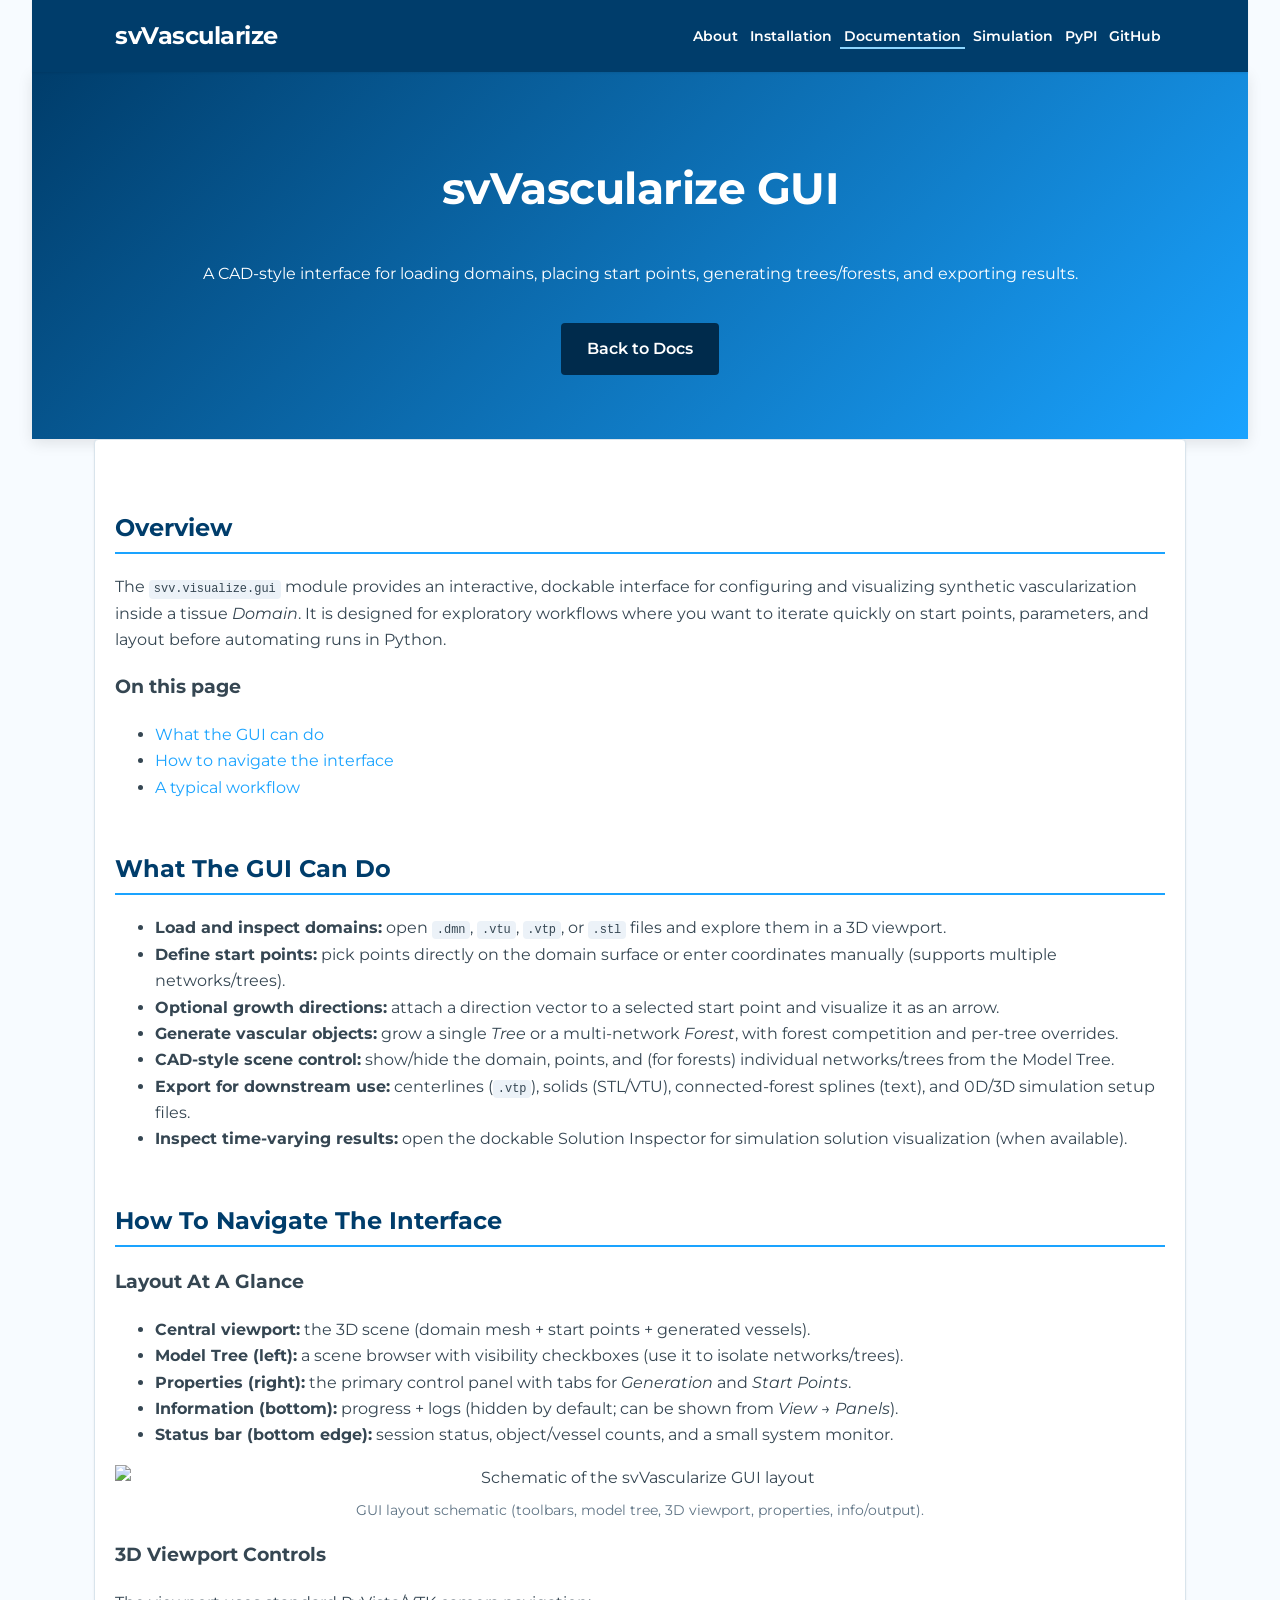
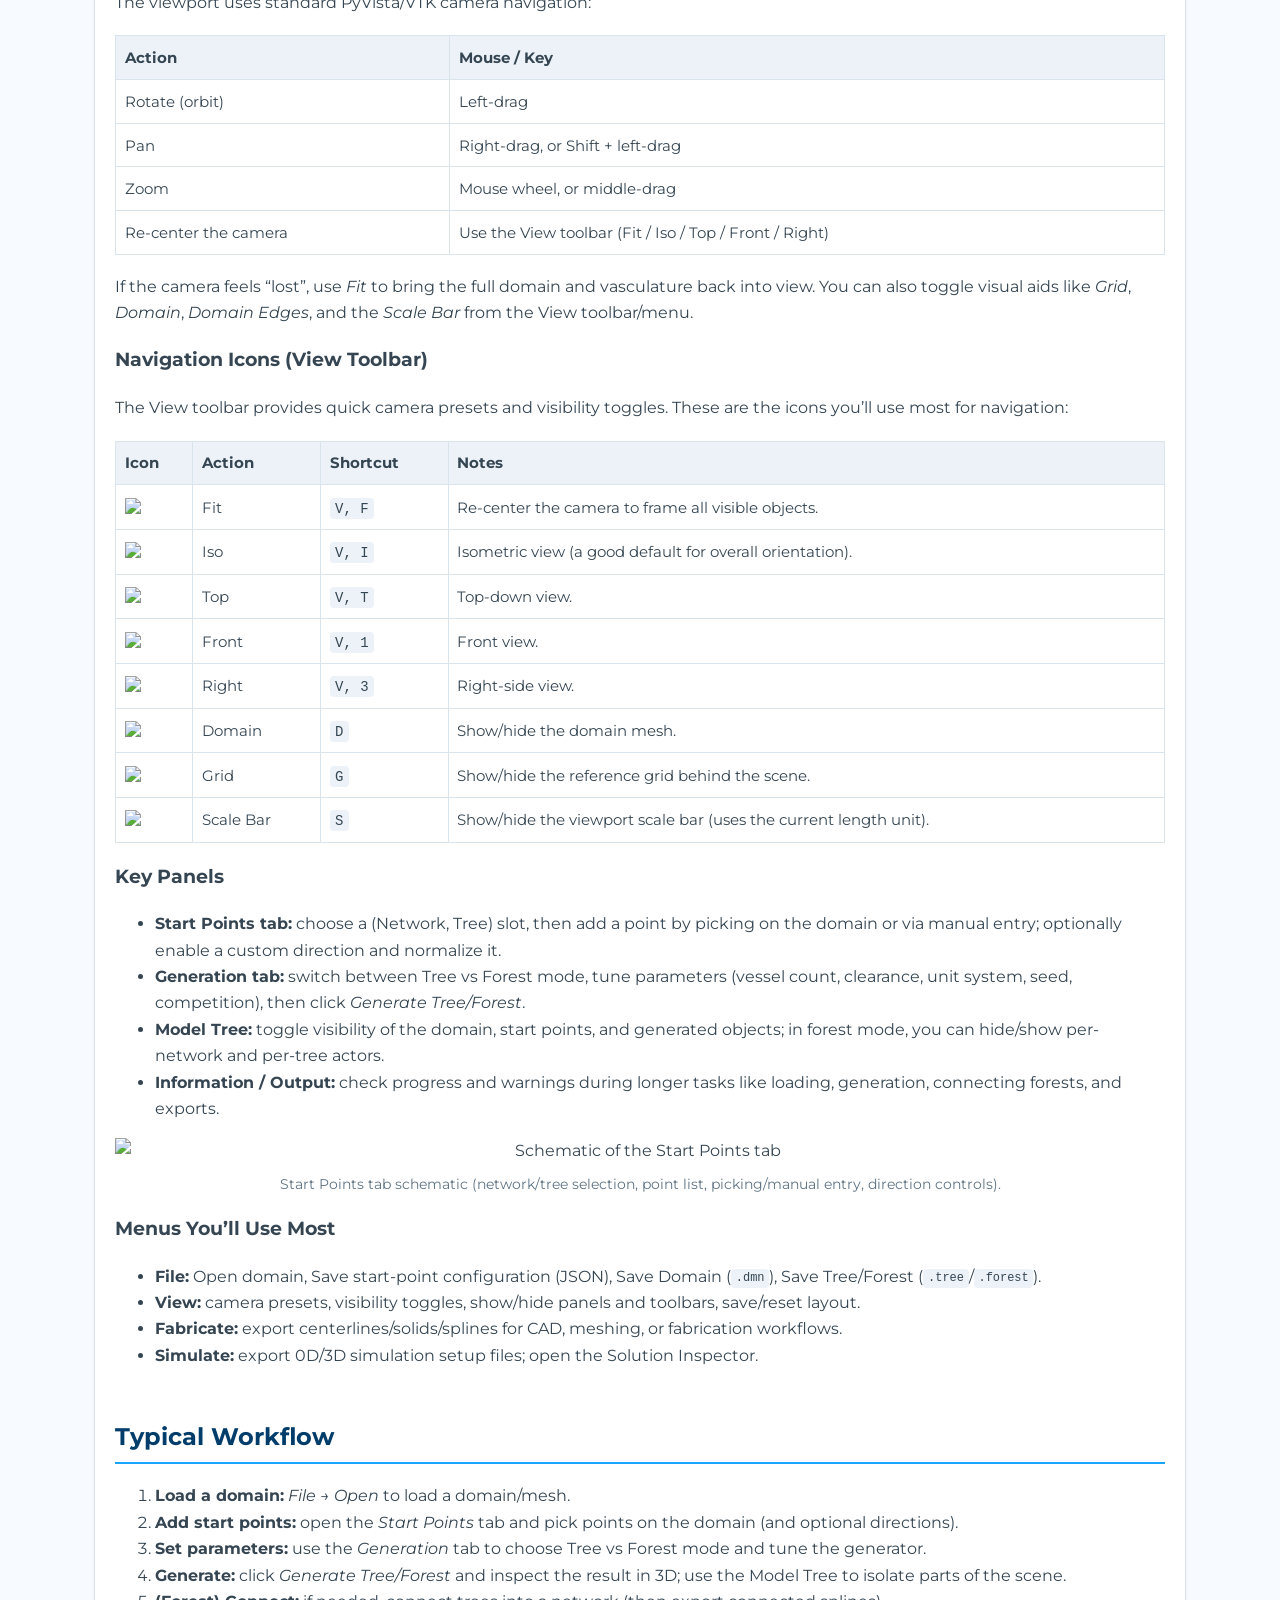
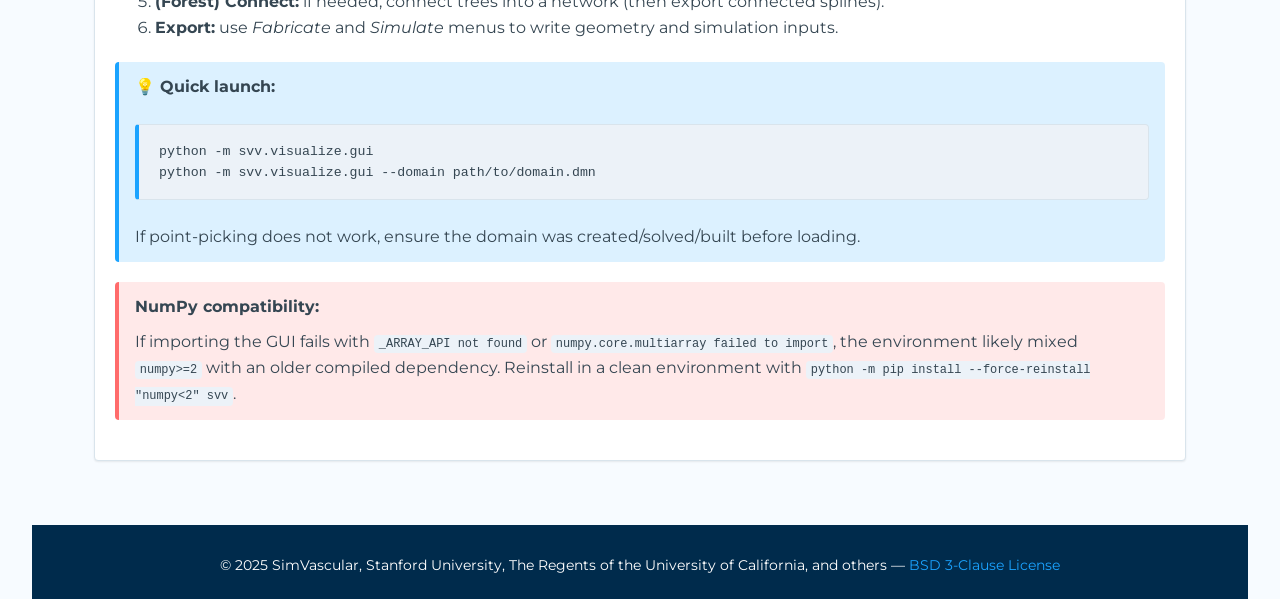
==== docs/gui.html @ b5bc8976 "Pin NumPy below 2 and make numexpr optional" ====
<!DOCTYPE html>
<html lang="en">
<head>
  <meta charset="utf-8" />
  <meta name="viewport" content="width=device-width, initial-scale=1" />
  <title>svVascularize GUI · Documentation</title>
  <link href="https://fonts.googleapis.com/css?family=Montserrat:400,700" rel="stylesheet" />
  <link rel="stylesheet" href="style.css" />
</head>
<body>
  <header class="topnav">
    <div class="container">
      <h1>svVascularize</h1>
      <nav>
        <a href="index.html#about">About</a>
        <a href="install.html">Installation</a>
        <a class="active" href="doc.html">Documentation</a>
        <a href="index.html#simulation">Simulation</a>
        <a href="https://pypi.org/project/svv/" target="_blank" rel="noopener">PyPI</a>
        <a href="https://github.com/SimVascular/svVascularize" target="_blank" rel="noopener">GitHub</a>
      </nav>
    </div>
  </header>

  <section class="hero">
    <div class="container">
      <h2>svVascularize GUI</h2>
      <p>A CAD-style interface for loading domains, placing start points, generating trees/forests, and exporting results.</p>
      <a class="cta" href="doc.html">Back to Docs</a>
    </div>
  </section>

  <main class="container content">
    <h2 id="overview">Overview</h2>
    <p>
      The <code>svv.visualize.gui</code> module provides an interactive, dockable interface for configuring and visualizing
      synthetic vascularization inside a tissue <em>Domain</em>. It is designed for exploratory workflows where you want to
      iterate quickly on start points, parameters, and layout before automating runs in Python.
    </p>

    <h3 id="on-this-page">On this page</h3>
    <ul>
      <li><a href="#capabilities">What the GUI can do</a></li>
      <li><a href="#navigation">How to navigate the interface</a></li>
      <li><a href="#workflow">A typical workflow</a></li>
    </ul>

    <h2 id="capabilities">What The GUI Can Do</h2>
    <ul>
      <li><strong>Load and inspect domains:</strong> open <code>.dmn</code>, <code>.vtu</code>, <code>.vtp</code>, or <code>.stl</code> files and explore them in a 3D viewport.</li>
      <li><strong>Define start points:</strong> pick points directly on the domain surface or enter coordinates manually (supports multiple networks/trees).</li>
      <li><strong>Optional growth directions:</strong> attach a direction vector to a selected start point and visualize it as an arrow.</li>
      <li><strong>Generate vascular objects:</strong> grow a single <em>Tree</em> or a multi-network <em>Forest</em>, with forest competition and per-tree overrides.</li>
      <li><strong>CAD-style scene control:</strong> show/hide the domain, points, and (for forests) individual networks/trees from the Model Tree.</li>
      <li><strong>Export for downstream use:</strong> centerlines (<code>.vtp</code>), solids (STL/VTU), connected-forest splines (text), and 0D/3D simulation setup files.</li>
      <li><strong>Inspect time-varying results:</strong> open the dockable Solution Inspector for simulation solution visualization (when available).</li>
    </ul>

    <h2 id="navigation">How To Navigate The Interface</h2>
    <h3 id="layout">Layout At A Glance</h3>
    <ul>
      <li><strong>Central viewport:</strong> the 3D scene (domain mesh + start points + generated vessels).</li>
      <li><strong>Model Tree (left):</strong> a scene browser with visibility checkboxes (use it to isolate networks/trees).</li>
      <li><strong>Properties (right):</strong> the primary control panel with tabs for <em>Generation</em> and <em>Start Points</em>.</li>
      <li><strong>Information (bottom):</strong> progress + logs (hidden by default; can be shown from <em>View → Panels</em>).</li>
      <li><strong>Status bar (bottom edge):</strong> session status, object/vessel counts, and a small system monitor.</li>
    </ul>

    <figure class="figure-center">
      <img src="graphics/gui/gui_layout.svg" alt="Schematic of the svVascularize GUI layout" loading="lazy" />
      <figcaption>GUI layout schematic (toolbars, model tree, 3D viewport, properties, info/output).</figcaption>
    </figure>

    <h3 id="viewport-controls">3D Viewport Controls</h3>
    <p>The viewport uses standard PyVista/VTK camera navigation:</p>
    <table>
      <thead>
        <tr><th>Action</th><th>Mouse / Key</th></tr>
      </thead>
      <tbody>
        <tr><td>Rotate (orbit)</td><td>Left-drag</td></tr>
        <tr><td>Pan</td><td>Right-drag, or Shift + left-drag</td></tr>
        <tr><td>Zoom</td><td>Mouse wheel, or middle-drag</td></tr>
        <tr><td>Re-center the camera</td><td>Use the View toolbar (Fit / Iso / Top / Front / Right)</td></tr>
      </tbody>
    </table>
    <p>
      If the camera feels “lost”, use <em>Fit</em> to bring the full domain and vasculature back into view. You can also toggle
      visual aids like <em>Grid</em>, <em>Domain</em>, <em>Domain Edges</em>, and the <em>Scale Bar</em> from the View toolbar/menu.
    </p>

    <h3 id="view-toolbar-icons">Navigation Icons (View Toolbar)</h3>
    <p>
      The View toolbar provides quick camera presets and visibility toggles. These are the icons you’ll use most for navigation:
    </p>
    <table>
      <thead>
        <tr><th>Icon</th><th>Action</th><th>Shortcut</th><th>Notes</th></tr>
      </thead>
      <tbody>
        <tr>
          <td><img class="icon" src="graphics/gui/icons/maximize.svg" alt="Fit view icon" /></td>
          <td>Fit</td>
          <td><code>V, F</code></td>
          <td>Re-center the camera to frame all visible objects.</td>
        </tr>
        <tr>
          <td><img class="icon" src="graphics/gui/icons/box.svg" alt="Isometric view icon" /></td>
          <td>Iso</td>
          <td><code>V, I</code></td>
          <td>Isometric view (a good default for overall orientation).</td>
        </tr>
        <tr>
          <td><img class="icon" src="graphics/gui/icons/arrow-up.svg" alt="Top view icon" /></td>
          <td>Top</td>
          <td><code>V, T</code></td>
          <td>Top-down view.</td>
        </tr>
        <tr>
          <td><img class="icon" src="graphics/gui/icons/arrow-right.svg" alt="Front view icon" /></td>
          <td>Front</td>
          <td><code>V, 1</code></td>
          <td>Front view.</td>
        </tr>
        <tr>
          <td><img class="icon" src="graphics/gui/icons/rotate-clockwise.svg" alt="Right view icon" /></td>
          <td>Right</td>
          <td><code>V, 3</code></td>
          <td>Right-side view.</td>
        </tr>
        <tr>
          <td><img class="icon" src="graphics/gui/icons/eye.svg" alt="Toggle domain visibility icon" /></td>
          <td>Domain</td>
          <td><code>D</code></td>
          <td>Show/hide the domain mesh.</td>
        </tr>
        <tr>
          <td><img class="icon" src="graphics/gui/icons/grid.svg" alt="Toggle grid icon" /></td>
          <td>Grid</td>
          <td><code>G</code></td>
          <td>Show/hide the reference grid behind the scene.</td>
        </tr>
        <tr>
          <td><img class="icon" src="graphics/gui/icons/ruler.svg" alt="Toggle scale bar icon" /></td>
          <td>Scale Bar</td>
          <td><code>S</code></td>
          <td>Show/hide the viewport scale bar (uses the current length unit).</td>
        </tr>
      </tbody>
    </table>

    <h3 id="panels">Key Panels</h3>
    <ul>
      <li><strong>Start Points tab:</strong> choose a (Network, Tree) slot, then add a point by picking on the domain or via manual entry; optionally enable a custom direction and normalize it.</li>
      <li><strong>Generation tab:</strong> switch between Tree vs Forest mode, tune parameters (vessel count, clearance, unit system, seed, competition), then click <em>Generate Tree/Forest</em>.</li>
      <li><strong>Model Tree:</strong> toggle visibility of the domain, start points, and generated objects; in forest mode, you can hide/show per-network and per-tree actors.</li>
      <li><strong>Information / Output:</strong> check progress and warnings during longer tasks like loading, generation, connecting forests, and exports.</li>
    </ul>

    <figure class="figure-center">
      <img src="graphics/gui/start_points_tab.svg" alt="Schematic of the Start Points tab" loading="lazy" />
      <figcaption>Start Points tab schematic (network/tree selection, point list, picking/manual entry, direction controls).</figcaption>
    </figure>

    <h3 id="menus">Menus You’ll Use Most</h3>
    <ul>
      <li><strong>File:</strong> Open domain, Save start-point configuration (JSON), Save Domain (<code>.dmn</code>), Save Tree/Forest (<code>.tree</code>/<code>.forest</code>).</li>
      <li><strong>View:</strong> camera presets, visibility toggles, show/hide panels and toolbars, save/reset layout.</li>
      <li><strong>Fabricate:</strong> export centerlines/solids/splines for CAD, meshing, or fabrication workflows.</li>
      <li><strong>Simulate:</strong> export 0D/3D simulation setup files; open the Solution Inspector.</li>
    </ul>

    <h2 id="workflow">Typical Workflow</h2>
    <ol>
      <li><strong>Load a domain:</strong> <em>File → Open</em> to load a domain/mesh.</li>
      <li><strong>Add start points:</strong> open the <em>Start Points</em> tab and pick points on the domain (and optional directions).</li>
      <li><strong>Set parameters:</strong> use the <em>Generation</em> tab to choose Tree vs Forest mode and tune the generator.</li>
      <li><strong>Generate:</strong> click <em>Generate Tree/Forest</em> and inspect the result in 3D; use the Model Tree to isolate parts of the scene.</li>
      <li><strong>(Forest) Connect:</strong> if needed, connect trees into a network (then export connected splines).</li>
      <li><strong>Export:</strong> use <em>Fabricate</em> and <em>Simulate</em> menus to write geometry and simulation inputs.</li>
    </ol>

    <div class="callout tip">
      <strong>Quick launch:</strong>
      <pre data-copy><code>python -m svv.visualize.gui
python -m svv.visualize.gui --domain path/to/domain.dmn</code></pre>
      <p style="margin:0">If point-picking does not work, ensure the domain was created/solved/built before loading.</p>
    </div>

    <div class="callout warning">
      <strong>NumPy compatibility:</strong>
      <p style="margin:.5rem 0 0">If importing the GUI fails with <code>_ARRAY_API not found</code> or <code>numpy.core.multiarray failed to import</code>, the environment likely mixed <code>numpy&gt;=2</code> with an older compiled dependency. Reinstall in a clean environment with <code>python -m pip install --force-reinstall "numpy&lt;2" svv</code>.</p>
    </div>
  </main>

  <footer>
    <div class="container">
      <p>&copy; 2025 SimVascular, Stanford University, The Regents of the University of California, and others —
      <a href="https://opensource.org/license/BSD-3-Clause">BSD 3-Clause License</a><br></p>
    </div>
  </footer>

  <script defer src="script.js"></script>
</body>
</html>
---- docs/style.css ----
/* =====================
   GLOBAL THEME & TOKENS
   ===================== */
:root {
  /*  SimVascular blues  */
  --clr-primary-900: #002B4C;
  --clr-primary-700: #003d6b;
  --clr-primary-600: #00548b;
  --clr-primary-400: #1aa3ff;
  --clr-primary-200: #8dd6ff;

  /* Greys / surfaces */
  --clr-grey-700: #354652;
  --clr-grey-500: #5f7485;
  --clr-grey-300: #d9e4ec;
  --clr-grey-100: #ecf2f8;

  /* Accents */
  --clr-warning: #ffb627;
  --clr-danger:  #ff6b6b;
  --clr-success: #2ecc71;

  /* Backgrounds */
  --clr-bg:      #f7fbff;
  --clr-surface: #ffffff;

  /* Typography & radius */
  --font-sans: 'Montserrat','Helvetica Neue',Helvetica,Arial,sans-serif;
  --radius-sm: 4px;
  --radius-md: 8px;

  /* Shadows */
  --shadow-sm: 0 1px 2px rgba(0,0,0,.08);
  --shadow-md: 0 4px 14px rgba(0,0,0,.1);

  /* Motion */
  --ease-fast: .15s ease-in-out;
}

/* =======  GLOBAL  ======= */
html { scroll-behavior: smooth; }
body {
  margin: 0;
  font-family: var(--font-sans);
  color: var(--clr-grey-700);
  background-color: var(--clr-bg);
  line-height: 1.65;
  -webkit-font-smoothing: antialiased;
}

.container { width: 92%; max-width: 1050px; margin-inline: auto; }

a {
  color: var(--clr-primary-400);
  text-decoration: none;
  transition: color var(--ease-fast);
}
a:hover, a:focus { color: var(--clr-primary-200); }

/* =======  NAVIGATION  ======= */
.topnav {
  position: sticky;
  top: 0;
  z-index: 1000;
  background-color: var(--clr-primary-700);
  color: var(--clr-surface);
  box-shadow: var(--shadow-sm);
  transition: background-color var(--ease-fast), box-shadow var(--ease-fast);
}
.topnav .container {
  display: flex;
  align-items: center;
  justify-content: space-between;
  padding: 1rem 0;
}
.topnav h1 { font-size: 1.5rem; margin: 0; letter-spacing: -.5px; }

.topnav nav ul {
  display: flex;
  gap: 0.85rem;
  margin: 0;
  padding: 0;
  list-style: none;
  flex-wrap: wrap;
}
.topnav nav a {
  color: var(--clr-surface);
  font-size: .9rem;
  font-weight: 600;
  position: relative;
  padding: 0 .25rem;
}
.topnav nav a::after {
  content: "";
  position: absolute;
  left: 0; right: 0; bottom: -4px;
  height: 2px;
  background: var(--clr-primary-200);
  transform: scaleX(0);
  transform-origin: left;
  transition: transform var(--ease-fast);
}
.topnav nav a:hover::after,
.topnav nav a:focus::after,
.topnav nav a.active::after {
  transform: scaleX(1);
}

/* Shrink effect when scrolling */
.topnav.scrolled { box-shadow: var(--shadow-md); background-color: var(--clr-primary-900); }

/* =======  HERO  ======= */
.hero {
  background: linear-gradient(135deg,var(--clr-primary-700) 0%,var(--clr-primary-400) 100%);
  color: var(--clr-surface);
  text-align: center;
  padding: 5rem 1rem 4rem;
  box-shadow: var(--shadow-md);
}
.hero h2 { font-size: 2.25rem; margin-top: 0; letter-spacing: -.5px; }

.cta {
  display: inline-block;
  margin-top: 1.25rem;
  padding: .8rem 1.6rem;
  background-color: var(--clr-primary-900);
  color: var(--clr-surface);
  font-weight: 600;
  border-radius: var(--radius-sm);
  transition: transform var(--ease-fast), background-color var(--ease-fast);
}
.cta:hover, .cta:focus { transform: translateY(-2px); background-color: var(--clr-primary-600); }

/* =======  CONTENT  ======= */
.content { padding: 2rem 0; }
main h2 {
  color: var(--clr-primary-700);
  border-bottom: 2px solid var(--clr-primary-400);
  padding-bottom: .3rem;
  margin-top: 3rem;
}

.figure-center {
  margin: 1rem 0;
  text-align: center;
}

.figure-center img {
  max-width: 100%;
  display: block;
  margin: 0 auto;
}

.figure-center figcaption {
  margin-top: 0.5rem;
  font-size: 0.85rem;
  color: var(--clr-grey-500);
}

/* Full-width blocks */
pre {
  background: var(--clr-grey-100);               /* light grey fill   */
  border: 1px solid var(--clr-grey-300);         /* subtle border     */
  border-left: 4px solid var(--clr-primary-400); /* blue accent bar   */
  border-radius: var(--radius-sm);
  margin: 1.5rem 0;
  padding: 1rem 1rem 1rem 1.25rem;               /* room after accent */
  overflow-x: auto;
  font-size: .9rem;
  line-height: 1.45;
  tab-size: 2;
  position: relative;                            /* for “Copy” badge  */
}

/* Remove the grey fill inside <code> so we don’t double up */
pre code { background: transparent; padding: 0; }

/* Inline <code> bits still get a pill background */
code {
  background: var(--clr-grey-100);
  padding: .18em .4em;
  border-radius: var(--radius-sm);
  font-size: .92em;
}

/* —— Copy-to-clipboard badge (appears on hover) —— */
pre[data-copy]::after {
  content: "Copy";                       /* ← plain quotes */
  font-size: .73rem;
  text-transform: uppercase;
  letter-spacing: .04em;
  background: var(--clr-primary-400);
  color: #fff;
  padding: .15rem .55rem;
  border-radius: var(--radius-sm);
  position: absolute;
  top: .55rem;
  right: .6rem;
  opacity: 0;
  transition: opacity var(--ease-fast);
  cursor: pointer;
}

pre[data-copy]:hover::after {
  opacity: 1;
}

/* Flash “Copied!” feedback */
pre.copied::after { content: "Copied!"; background: var(--clr-success); }

/* ─── Prism.js syntax colours (Python) ─────────────────────────── */
code[class*="language-"],
pre[class*="language-"] {
  color: var(--clr-grey-700);
  background: var(--clr-grey-100);
  text-shadow: none;
  font-family: Consolas, monospace;
}

.token.comment,
.token.prolog,
.token.doctype,
.token.cdata { color: #6a737d; font-style: italic; }

.token.keyword,
.token.boolean,
.token.selector,
.token.attr-name { color: #d73a49; }

.token.string,
.token.char,
.token.builtin { color: #032f62; }

.token.number,
.token.constant { color: #005cc5; }

.token.operator,
.token.punctuation { color: #24292e; }

.token.function { color: #6f42c1; }

.token.class-name { color: #e36209; }

.token.variable { color: #e36209; }

.token.deleted { background: #ffeef0; }
.token.inserted { background: #e6ffed; }

/* tables */
table { border-collapse: collapse; margin: 1.2rem 0; width: 100%; }
th, td { border: 1px solid var(--clr-grey-300); padding: .55rem; text-align: left; font-size: .95rem; }
th { background: var(--clr-grey-100); color: var(--clr-grey-700); }

/* small UI icons (used in gui docs) */
.icon {
  width: 22px;
  height: 22px;
  vertical-align: middle;
  display: inline-block;
}

/* callouts */
.callout {
  border-left: 4px solid var(--clr-warning);
  background: rgba(255,182,39,.15);
  padding: .75rem 1rem;
  margin: 1.25rem 0;
  border-radius: var(--radius-sm);
}

/* ─── TIP CALLOUT (blue variant of .callout) ─────────────────── */
.callout.tip {
  border-left-color: var(--clr-primary-400);          /* blue bar */
  background: rgba(26,163,255,.15);                   /* faint blue fill */
}
.callout.tip::before {
  content: "💡  ";                                    /* light-bulb icon */
  font-weight: 700;
}

/* ─── WARNING CALLOUT ──────────────────────────────────────────── */
.callout.warning {
  border-left-color: var(--clr-danger);          /* red bar          */
  background: rgba(255,107,107,.15);             /* faint red fill   */
}

/* =======  FOOTER  ======= */
footer {
  background-color: var(--clr-primary-900);
  color: var(--clr-surface);
  text-align: center;
  padding: 1rem 0;
  font-size: .85rem;
  margin-top: 4rem;
}

/* =======  RESPONSIVE  ======= */
@media (min-width: 800px) {
  body { padding: 0 2rem; }
  .hero h2 { font-size: 2.75rem; }
}


/* --- Appended by API reference integration --- */

/* =====================
   API REFERENCE LAYOUT
   ===================== */

/* Header (maps our .site-header to the existing .topnav look & feel) */
.site-header {
  position: sticky;
  top: 0;
  z-index: 1000;
  background-color: var(--clr-primary-700);
  color: var(--clr-surface);
  box-shadow: var(--shadow-sm);
  transition: background-color var(--ease-fast), box-shadow var(--ease-fast);
}
.site-header .header-inner {
  display: flex;
  align-items: center;
  justify-content: space-between;
  padding: 0.9rem 0;
}
.site-header .brand {
  color: var(--clr-surface);
  font-weight: 700;
  letter-spacing: -.3px;
}
.site-header .primary-nav a {
  color: var(--clr-surface);
  font-weight: 600;
  margin-left: 1rem;
  position: relative;
}
.site-header .primary-nav a::after {
  content: "";
  position: absolute;
  left: 0; right: 0; bottom: -6px;
  height: 2px;
  background: var(--clr-primary-200);
  transform: scaleX(0);
  transform-origin: left;
  transition: transform var(--ease-fast);
}
.site-header .primary-nav a:hover::after,
.site-header .primary-nav a:focus::after,
.site-header .primary-nav a.active::after {
  transform: scaleX(1);
}

/* Grid layout: left nav / content / right toc */
.doc-grid {
  display: grid;
  grid-template-columns: 260px 1fr 260px;
  gap: 2rem;
  padding: 1.5rem 0 0;
}
.sidebar { position: sticky; top: 5.5rem; align-self: start; }
.sidebar .sidebar-title { margin: 0 0 .5rem; font-size: 0.95rem; text-transform: uppercase; letter-spacing: .06em; color: var(--clr-grey-500); }
.sidebar .sidebar-section {
  background: var(--clr-surface);
  border: 1px solid var(--clr-grey-300);
  border-radius: var(--radius-sm);
  box-shadow: var(--shadow-sm);
  padding: 0.75rem 0.85rem;
}
.left-nav .toc, .on-this-page .toc {
  margin: 0;
  padding-left: 1rem;
}
.left-nav .toc ol, .on-this-page .toc ol { list-style: none; margin: 0; padding-left: 0; }
.left-nav .toc li, .on-this-page .toc li { margin: .25rem 0; }
.left-nav .toc a, .on-this-page .toc a {
  color: var(--clr-grey-700);
  font-size: .92rem;
}
.left-nav .toc a.active, .on-this-page .toc a.active { color: var(--clr-primary-600); font-weight: 700; }

/* Content area */
.content {
  background: var(--clr-surface);
  border: 1px solid var(--clr-grey-300);
  border-radius: var(--radius-sm);
  box-shadow: var(--shadow-sm);
  padding: 1.25rem 1.25rem;
}
.doc-header h1 { margin-top: 0; }
.muted { color: var(--clr-grey-500); font-size: 0.9rem; }

/* Autosummary table */
.api-table { border-collapse: collapse; width: 100%; margin: 1rem 0 1.5rem; }
.api-table thead th {
  position: sticky;
  top: 0;
  background: var(--clr-grey-100);
  z-index: 1;
}
.api-table th, .api-table td { border: 1px solid var(--clr-grey-300); padding: .5rem .6rem; }
.api-table tbody tr:nth-child(even) { background: rgba(0,0,0,.015); }

/* Signature blocks & field lists */
.sig { font-family: Consolas, monospace; font-weight: 600; }
.field-list { column-gap: 2rem; }
.field-list dt { font-weight: 700; }
.field-list dd { margin: 0 0 .6rem 0; color: var(--clr-grey-700); }

/* Admonitions (SciPy-like) */
.admonition {
  border-left: 4px solid var(--clr-grey-300);
  background: var(--clr-grey-100);
  padding: .75rem 1rem;
  margin: 1.25rem 0;
  border-radius: var(--radius-sm);
}
.admonition p { margin: 0; }
.admonition.info { border-left-color: var(--clr-primary-400); background: rgba(26,163,255,.12); }
.admonition.warning { border-left-color: var(--clr-danger); background: rgba(255,107,107,.12); }
.admonition.note { border-left-color: var(--clr-warning); background: rgba(255,182,39,.12); }
.admonition.seealso { border-left-color: var(--clr-success); background: rgba(46,204,113,.12); }

/* Heading anchor permalink */
.anchor {
  margin-left: .3rem;
  opacity: 0;
  text-decoration: none;
  font-weight: 700;
}
.content h2:hover .anchor,
.content h3:hover .anchor,
.content h4:hover .anchor { opacity: .8; }

/* Code blocks: add space for copy badge */
pre[data-copy] { cursor: pointer; }
pre[data-copy]::after { right: .75rem; top: .5rem; }

/* Responsive collapse */
@media (max-width: 1100px) {
  .doc-grid { grid-template-columns: 220px 1fr; }
  .on-this-page { display: none; }
}
@media (max-width: 800px) {
  .doc-grid { grid-template-columns: 1fr; }
  .left-nav { display: none; }
  .content { padding: 1rem; }
}

/* =====================
   HOME PAGE PLAYGROUND
   ===================== */
.btn {
  appearance: none;
  border: 1px solid var(--clr-grey-300);
  background: var(--clr-surface);
  color: var(--clr-grey-700);
  border-radius: var(--radius-sm);
  padding: .45rem .8rem;
  font-weight: 700;
  font-size: .85rem;
  cursor: pointer;
  transition: transform var(--ease-fast), background-color var(--ease-fast), border-color var(--ease-fast);
}
.btn:hover,
.btn:focus {
  transform: translateY(-1px);
  border-color: var(--clr-primary-200);
}
.btn:disabled {
  opacity: .55;
  cursor: not-allowed;
  transform: none;
}

.playground {
  margin-top: 1.25rem;
}
.playground__controls {
  display: flex;
  flex-wrap: wrap;
  gap: .6rem;
  align-items: center;
  margin-bottom: .85rem;
}
.playground__status {
  color: var(--clr-grey-500);
  font-size: .9rem;
}

.playground__grid {
  display: grid;
  grid-template-columns: 1fr 1fr;
  gap: 1rem;
}
.playground__panel {
  border: 1px solid var(--clr-grey-300);
  border-radius: var(--radius-sm);
  background: var(--clr-surface);
  box-shadow: var(--shadow-sm);
  padding: .75rem;
  min-width: 0;
}
.playground__label {
  font-size: .78rem;
  text-transform: uppercase;
  letter-spacing: .06em;
  color: var(--clr-grey-500);
  margin-bottom: .45rem;
}

.playground__editor,
.playground pre[data-executable],
.playground .CodeMirror {
  width: 100%;
  min-height: 360px;
  resize: vertical;
  font-family: Consolas, ui-monospace, SFMono-Regular, Menlo, Monaco, "Liberation Mono", monospace;
  font-size: .9rem;
  line-height: 1.45;
  background: var(--clr-grey-100);
  border: 1px solid var(--clr-grey-300);
  border-radius: var(--radius-sm);
  padding: .75rem .85rem;
  box-sizing: border-box;
  outline: none;
}

.playground pre[data-executable] {
  margin: 0;
  overflow: auto;
  white-space: pre;
}

.playground__editor:focus,
.playground .CodeMirror-focused {
  border-color: var(--clr-primary-200);
  box-shadow: 0 0 0 3px rgba(26,163,255,.15);
}

.playground .CodeMirror {
  padding: 0;
}
.playground .CodeMirror-scroll {
  min-height: 360px;
}

.playground .thebe-output {
  display: none;
}

.playground .thebe-output.has-content {
  display: block;
  margin-top: .75rem;
  background: var(--clr-grey-100);
  border: 1px solid var(--clr-grey-300);
  border-radius: var(--radius-sm);
  padding: .75rem .85rem;
  max-height: 240px;
  overflow: auto;
  font-size: .85rem;
  line-height: 1.35;
}

.playground__canvas-wrap {
  width: 100%;
  height: 360px;
  border: 1px solid var(--clr-grey-300);
  border-radius: var(--radius-sm);
  background: linear-gradient(180deg, #ffffff 0%, var(--clr-grey-100) 100%);
  overflow: hidden;
}
.playground__canvas {
  width: 100%;
  height: 100%;
  display: block;
  position: relative;
}

@media (max-width: 900px) {
  .playground__grid { grid-template-columns: 1fr; }
  .playground__editor, .playground pre[data-executable], .playground .CodeMirror, .playground__canvas-wrap { min-height: 320px; height: 320px; }
  .playground .CodeMirror-scroll { min-height: 320px; }
}
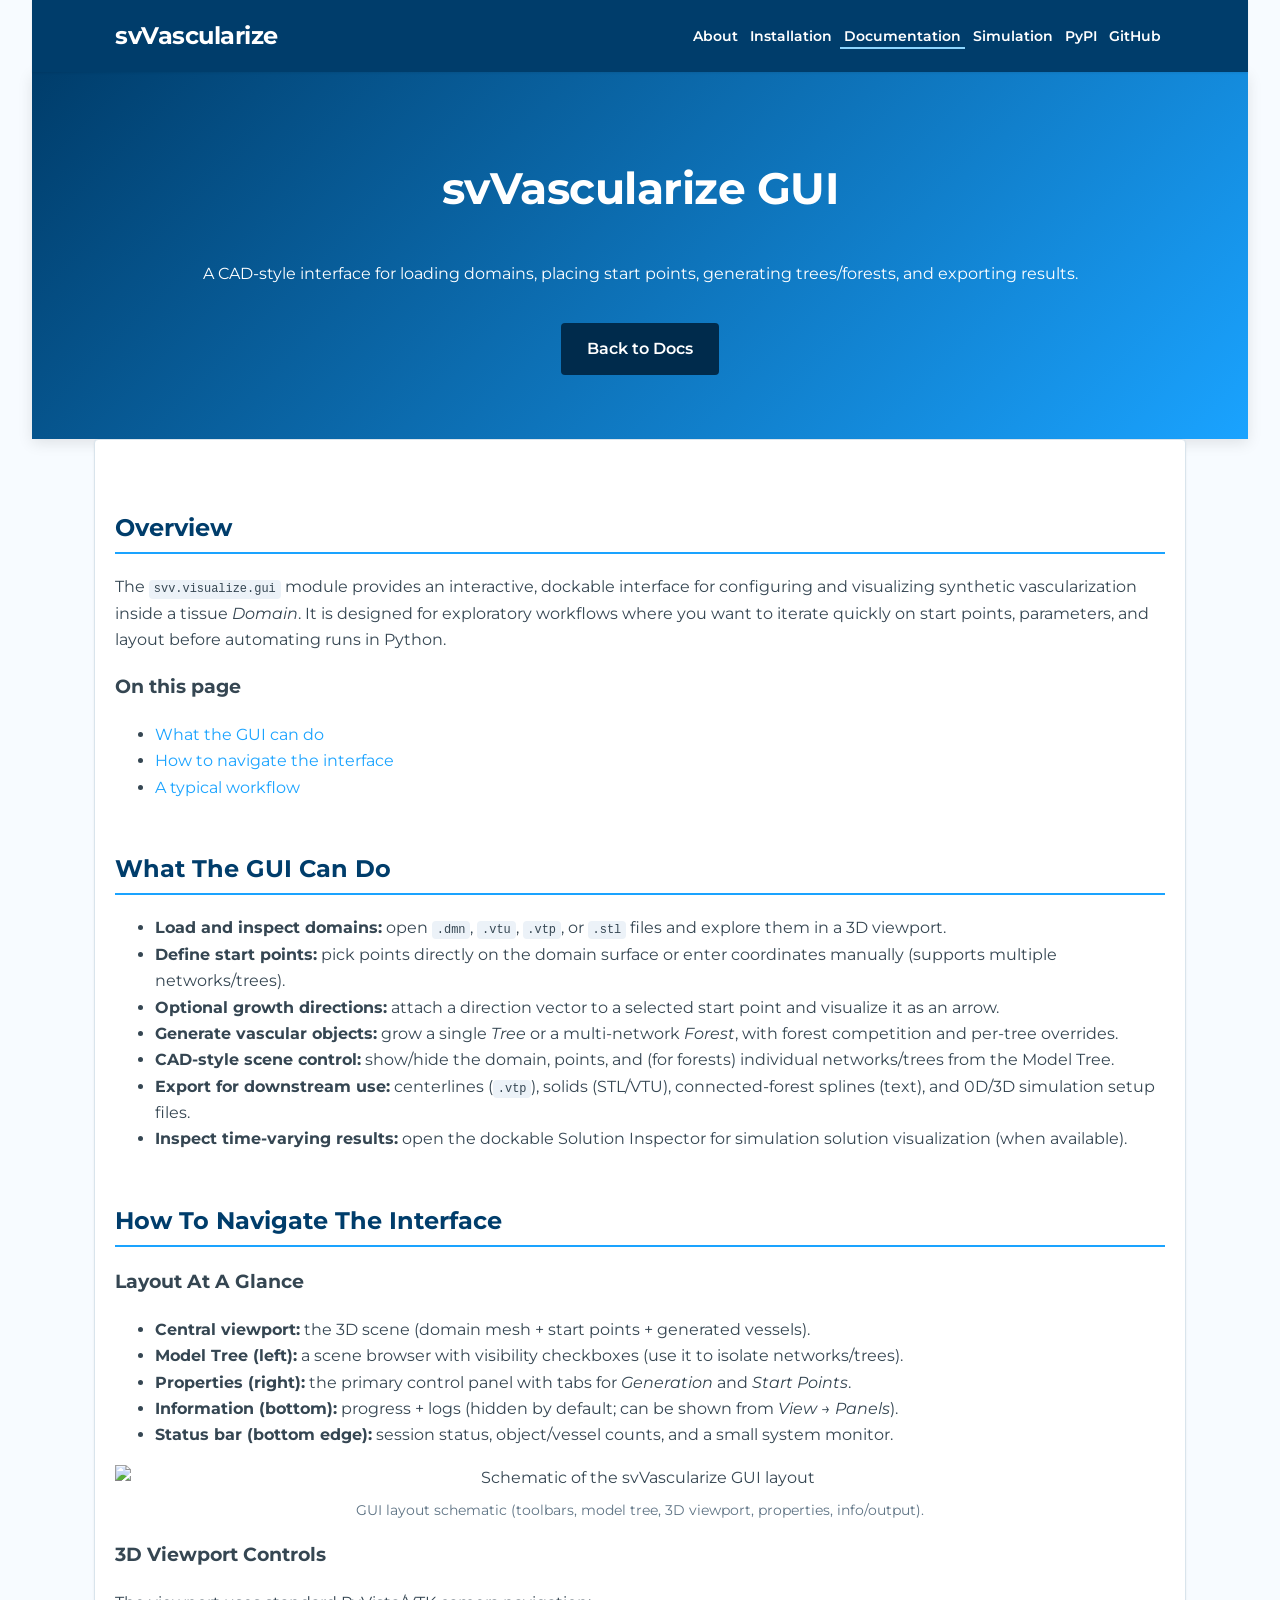
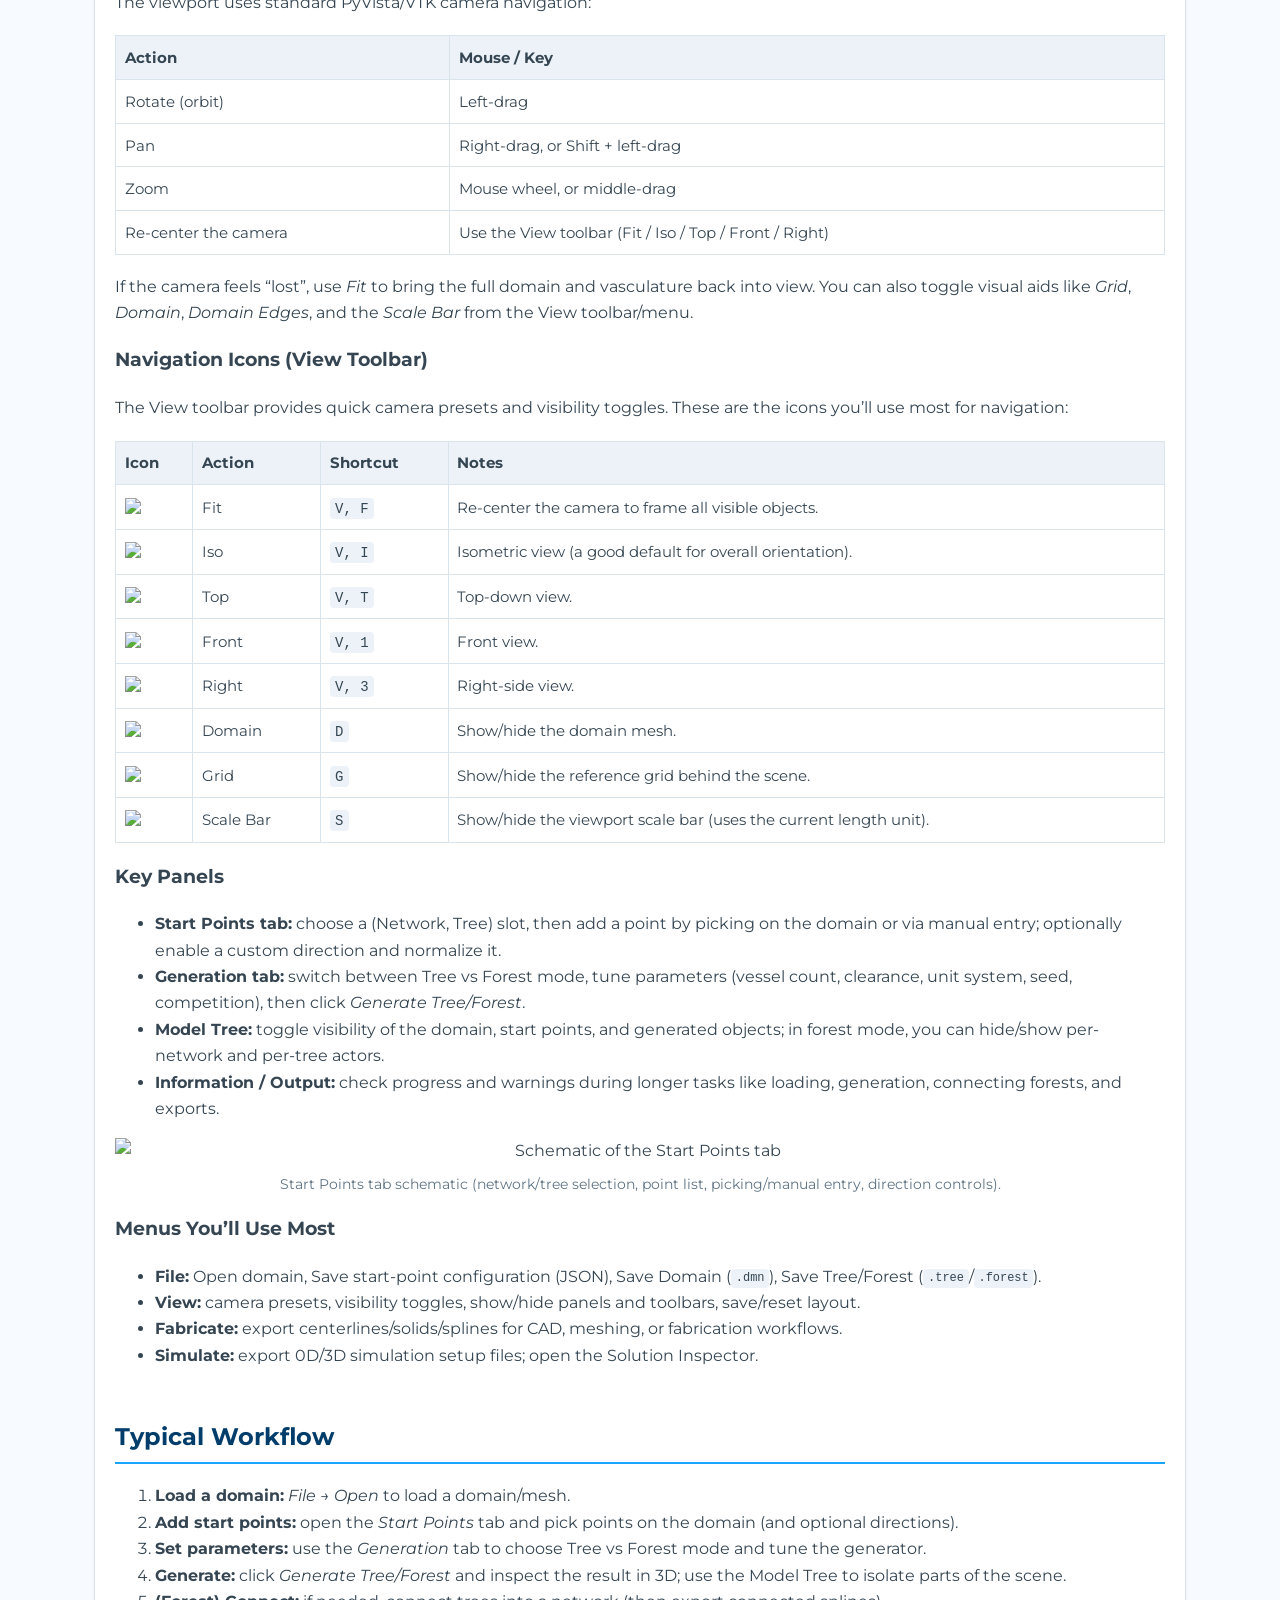
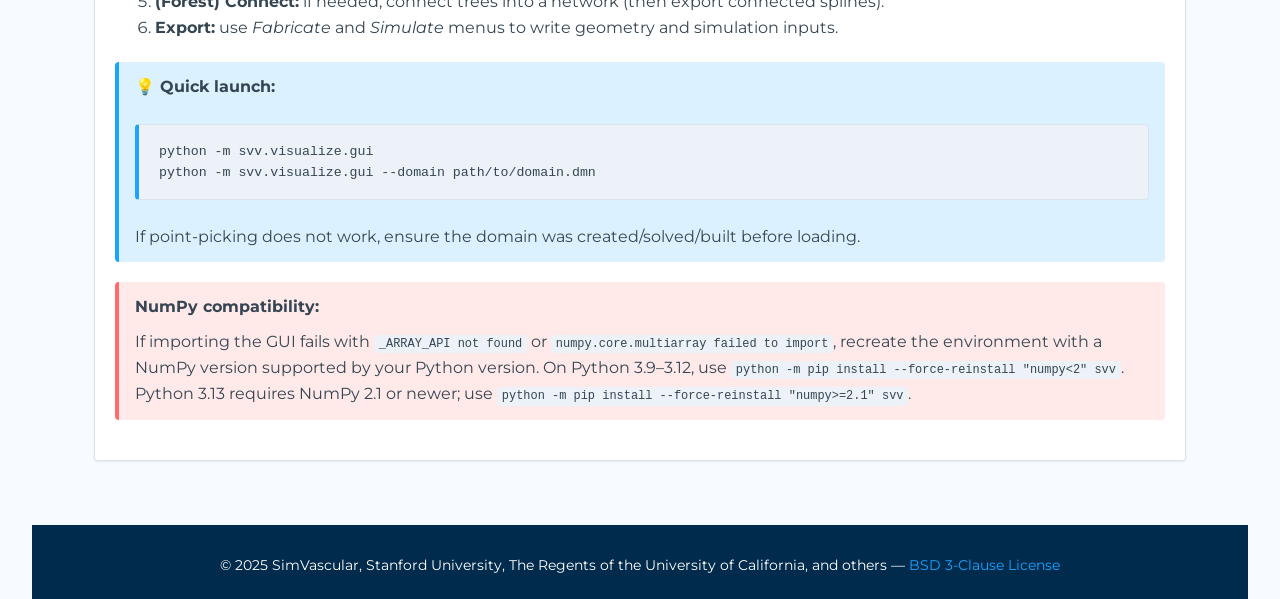
==== commit ae47da40: "Support NumPy on Python 3.13" ====
--- a/docs/gui.html
+++ b/docs/gui.html
@@ -189,7 +189,7 @@
 
     <div class="callout warning">
       <strong>NumPy compatibility:</strong>
-      <p style="margin:.5rem 0 0">If importing the GUI fails with <code>_ARRAY_API not found</code> or <code>numpy.core.multiarray failed to import</code>, the environment likely mixed <code>numpy&gt;=2</code> with an older compiled dependency. Reinstall in a clean environment with <code>python -m pip install --force-reinstall "numpy&lt;2" svv</code>.</p>
+      <p style="margin:.5rem 0 0">If importing the GUI fails with <code>_ARRAY_API not found</code> or <code>numpy.core.multiarray failed to import</code>, recreate the environment with a NumPy version supported by your Python version. On Python 3.9–3.12, use <code>python -m pip install --force-reinstall "numpy&lt;2" svv</code>. Python 3.13 requires NumPy 2.1 or newer; use <code>python -m pip install --force-reinstall "numpy&gt;=2.1" svv</code>.</p>
     </div>
   </main>
 
--- a/docs/style.css
+++ b/docs/style.css
@@ -445,139 +445,3 @@
   .left-nav { display: none; }
   .content { padding: 1rem; }
 }
-
-/* =====================
-   HOME PAGE PLAYGROUND
-   ===================== */
-.btn {
-  appearance: none;
-  border: 1px solid var(--clr-grey-300);
-  background: var(--clr-surface);
-  color: var(--clr-grey-700);
-  border-radius: var(--radius-sm);
-  padding: .45rem .8rem;
-  font-weight: 700;
-  font-size: .85rem;
-  cursor: pointer;
-  transition: transform var(--ease-fast), background-color var(--ease-fast), border-color var(--ease-fast);
-}
-.btn:hover,
-.btn:focus {
-  transform: translateY(-1px);
-  border-color: var(--clr-primary-200);
-}
-.btn:disabled {
-  opacity: .55;
-  cursor: not-allowed;
-  transform: none;
-}
-
-.playground {
-  margin-top: 1.25rem;
-}
-.playground__controls {
-  display: flex;
-  flex-wrap: wrap;
-  gap: .6rem;
-  align-items: center;
-  margin-bottom: .85rem;
-}
-.playground__status {
-  color: var(--clr-grey-500);
-  font-size: .9rem;
-}
-
-.playground__grid {
-  display: grid;
-  grid-template-columns: 1fr 1fr;
-  gap: 1rem;
-}
-.playground__panel {
-  border: 1px solid var(--clr-grey-300);
-  border-radius: var(--radius-sm);
-  background: var(--clr-surface);
-  box-shadow: var(--shadow-sm);
-  padding: .75rem;
-  min-width: 0;
-}
-.playground__label {
-  font-size: .78rem;
-  text-transform: uppercase;
-  letter-spacing: .06em;
-  color: var(--clr-grey-500);
-  margin-bottom: .45rem;
-}
-
-.playground__editor,
-.playground pre[data-executable],
-.playground .CodeMirror {
-  width: 100%;
-  min-height: 360px;
-  resize: vertical;
-  font-family: Consolas, ui-monospace, SFMono-Regular, Menlo, Monaco, "Liberation Mono", monospace;
-  font-size: .9rem;
-  line-height: 1.45;
-  background: var(--clr-grey-100);
-  border: 1px solid var(--clr-grey-300);
-  border-radius: var(--radius-sm);
-  padding: .75rem .85rem;
-  box-sizing: border-box;
-  outline: none;
-}
-
-.playground pre[data-executable] {
-  margin: 0;
-  overflow: auto;
-  white-space: pre;
-}
-
-.playground__editor:focus,
-.playground .CodeMirror-focused {
-  border-color: var(--clr-primary-200);
-  box-shadow: 0 0 0 3px rgba(26,163,255,.15);
-}
-
-.playground .CodeMirror {
-  padding: 0;
-}
-.playground .CodeMirror-scroll {
-  min-height: 360px;
-}
-
-.playground .thebe-output {
-  display: none;
-}
-
-.playground .thebe-output.has-content {
-  display: block;
-  margin-top: .75rem;
-  background: var(--clr-grey-100);
-  border: 1px solid var(--clr-grey-300);
-  border-radius: var(--radius-sm);
-  padding: .75rem .85rem;
-  max-height: 240px;
-  overflow: auto;
-  font-size: .85rem;
-  line-height: 1.35;
-}
-
-.playground__canvas-wrap {
-  width: 100%;
-  height: 360px;
-  border: 1px solid var(--clr-grey-300);
-  border-radius: var(--radius-sm);
-  background: linear-gradient(180deg, #ffffff 0%, var(--clr-grey-100) 100%);
-  overflow: hidden;
-}
-.playground__canvas {
-  width: 100%;
-  height: 100%;
-  display: block;
-  position: relative;
-}
-
-@media (max-width: 900px) {
-  .playground__grid { grid-template-columns: 1fr; }
-  .playground__editor, .playground pre[data-executable], .playground .CodeMirror, .playground__canvas-wrap { min-height: 320px; height: 320px; }
-  .playground .CodeMirror-scroll { min-height: 320px; }
-}
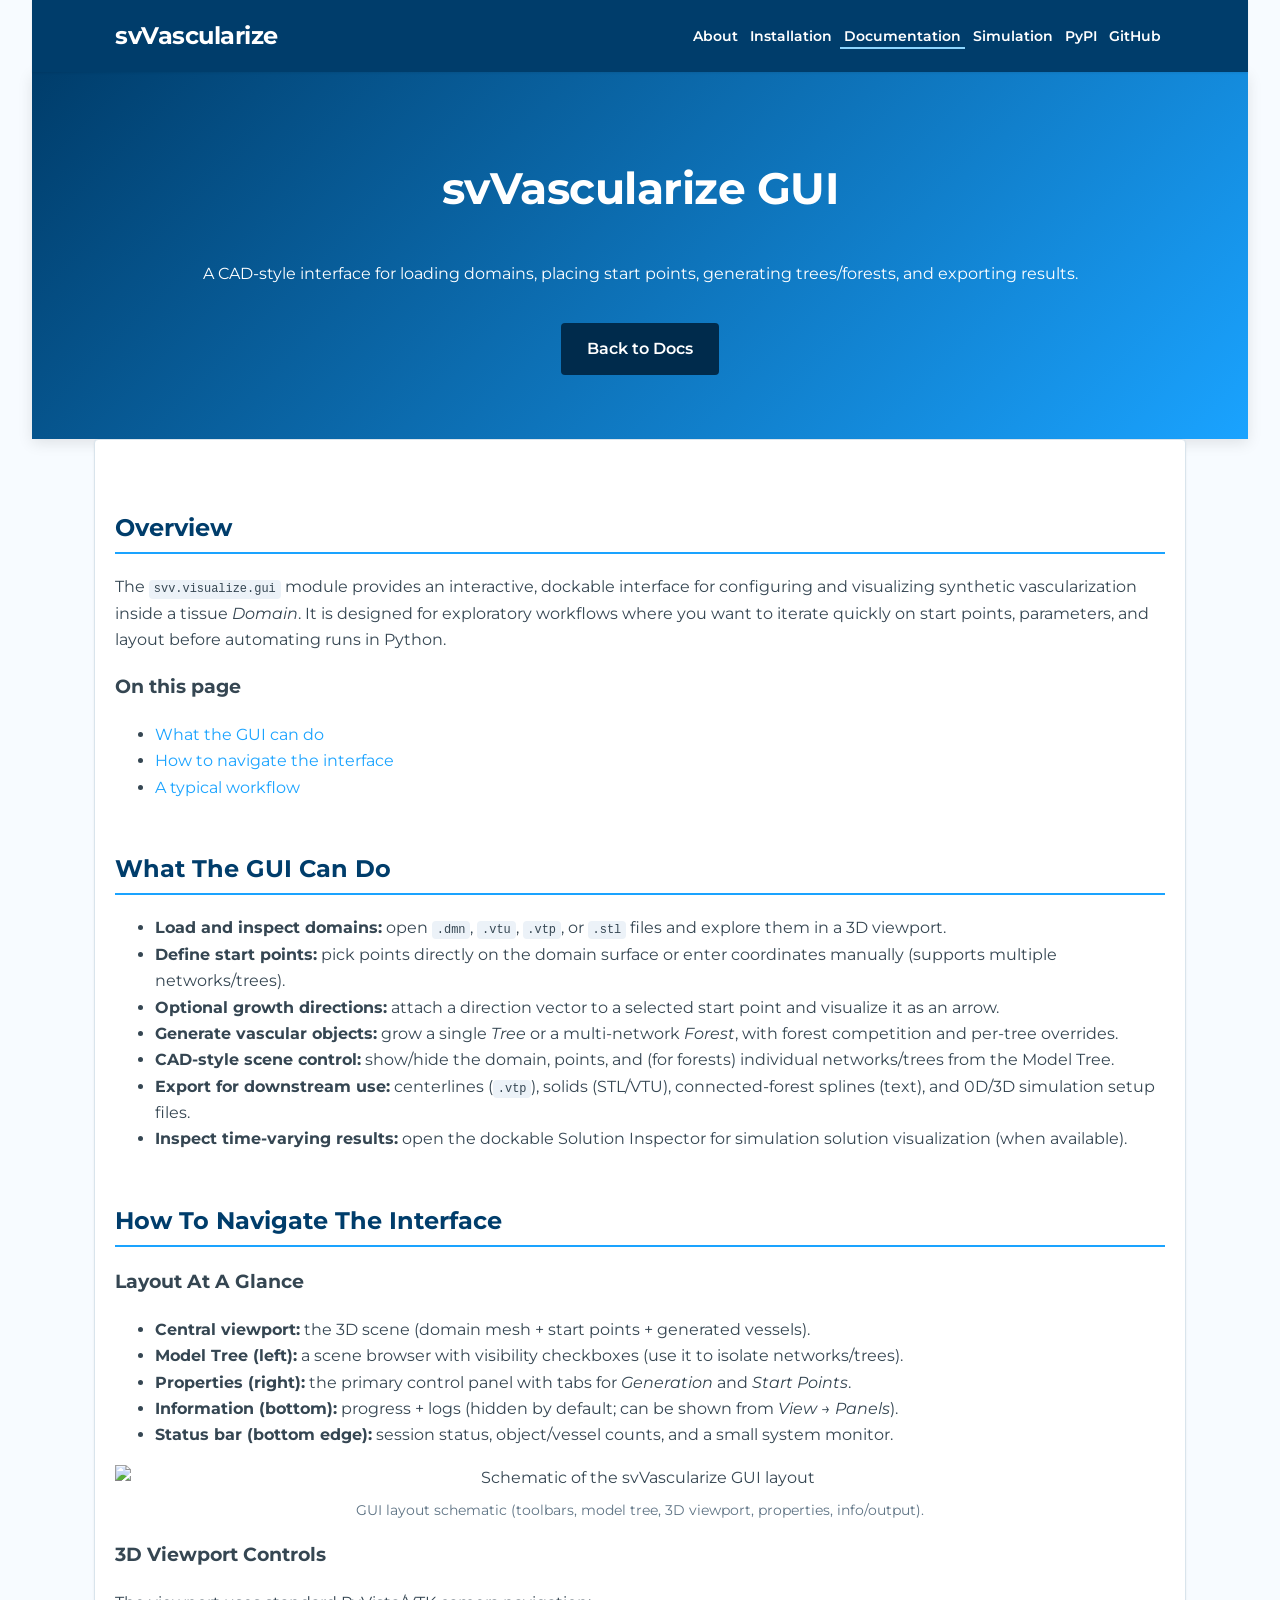
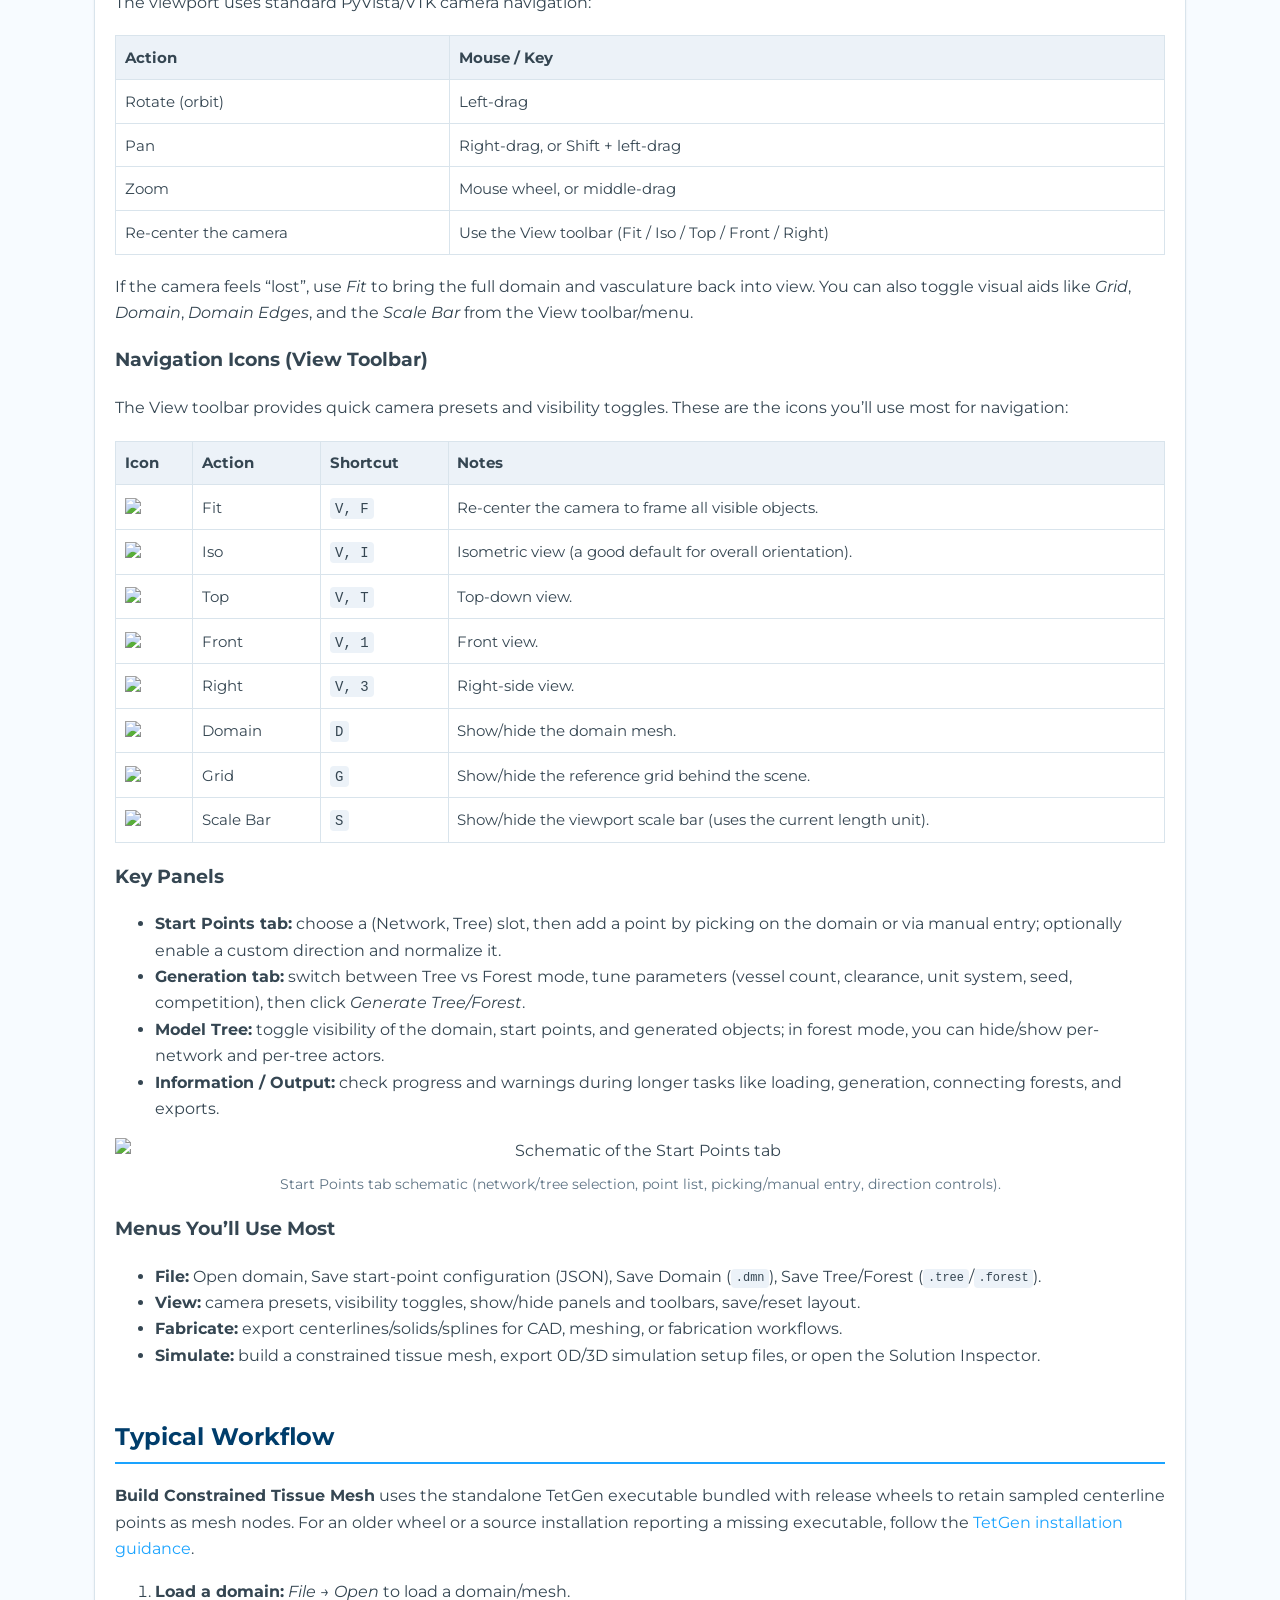
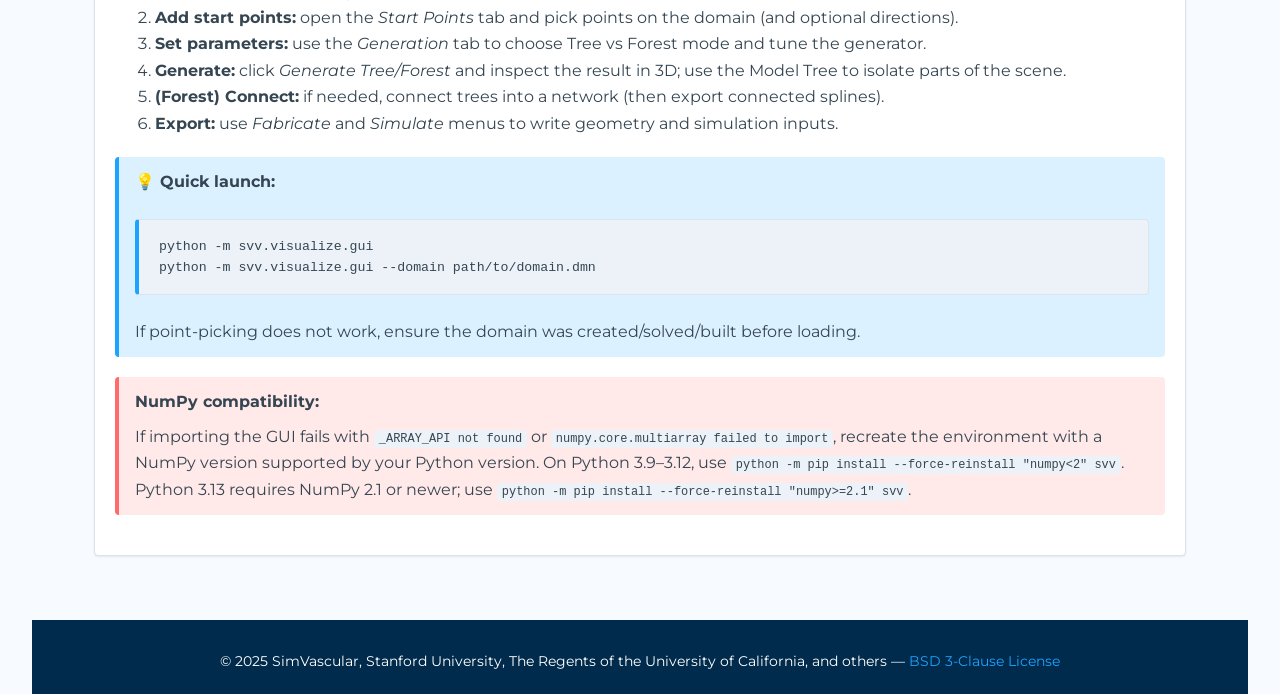
==== commit b59b8957: "Bundle TetGen CLI in release wheels Build and require the standalone TetGen executable used by const" ====
--- a/docs/gui.html
+++ b/docs/gui.html
@@ -167,10 +167,14 @@
       <li><strong>File:</strong> Open domain, Save start-point configuration (JSON), Save Domain (<code>.dmn</code>), Save Tree/Forest (<code>.tree</code>/<code>.forest</code>).</li>
       <li><strong>View:</strong> camera presets, visibility toggles, show/hide panels and toolbars, save/reset layout.</li>
       <li><strong>Fabricate:</strong> export centerlines/solids/splines for CAD, meshing, or fabrication workflows.</li>
-      <li><strong>Simulate:</strong> export 0D/3D simulation setup files; open the Solution Inspector.</li>
+      <li><strong>Simulate:</strong> build a constrained tissue mesh, export 0D/3D simulation setup files, or open the Solution Inspector.</li>
     </ul>
 
     <h2 id="workflow">Typical Workflow</h2>
+    <p><strong>Build Constrained Tissue Mesh</strong> uses the standalone TetGen executable
+      bundled with release wheels to retain sampled centerline points as mesh nodes.
+      For an older wheel or a source installation reporting a missing executable,
+      follow the <a href="install.html#tetgen-cli">TetGen installation guidance</a>.</p>
     <ol>
       <li><strong>Load a domain:</strong> <em>File → Open</em> to load a domain/mesh.</li>
       <li><strong>Add start points:</strong> open the <em>Start Points</em> tab and pick points on the domain (and optional directions).</li>
